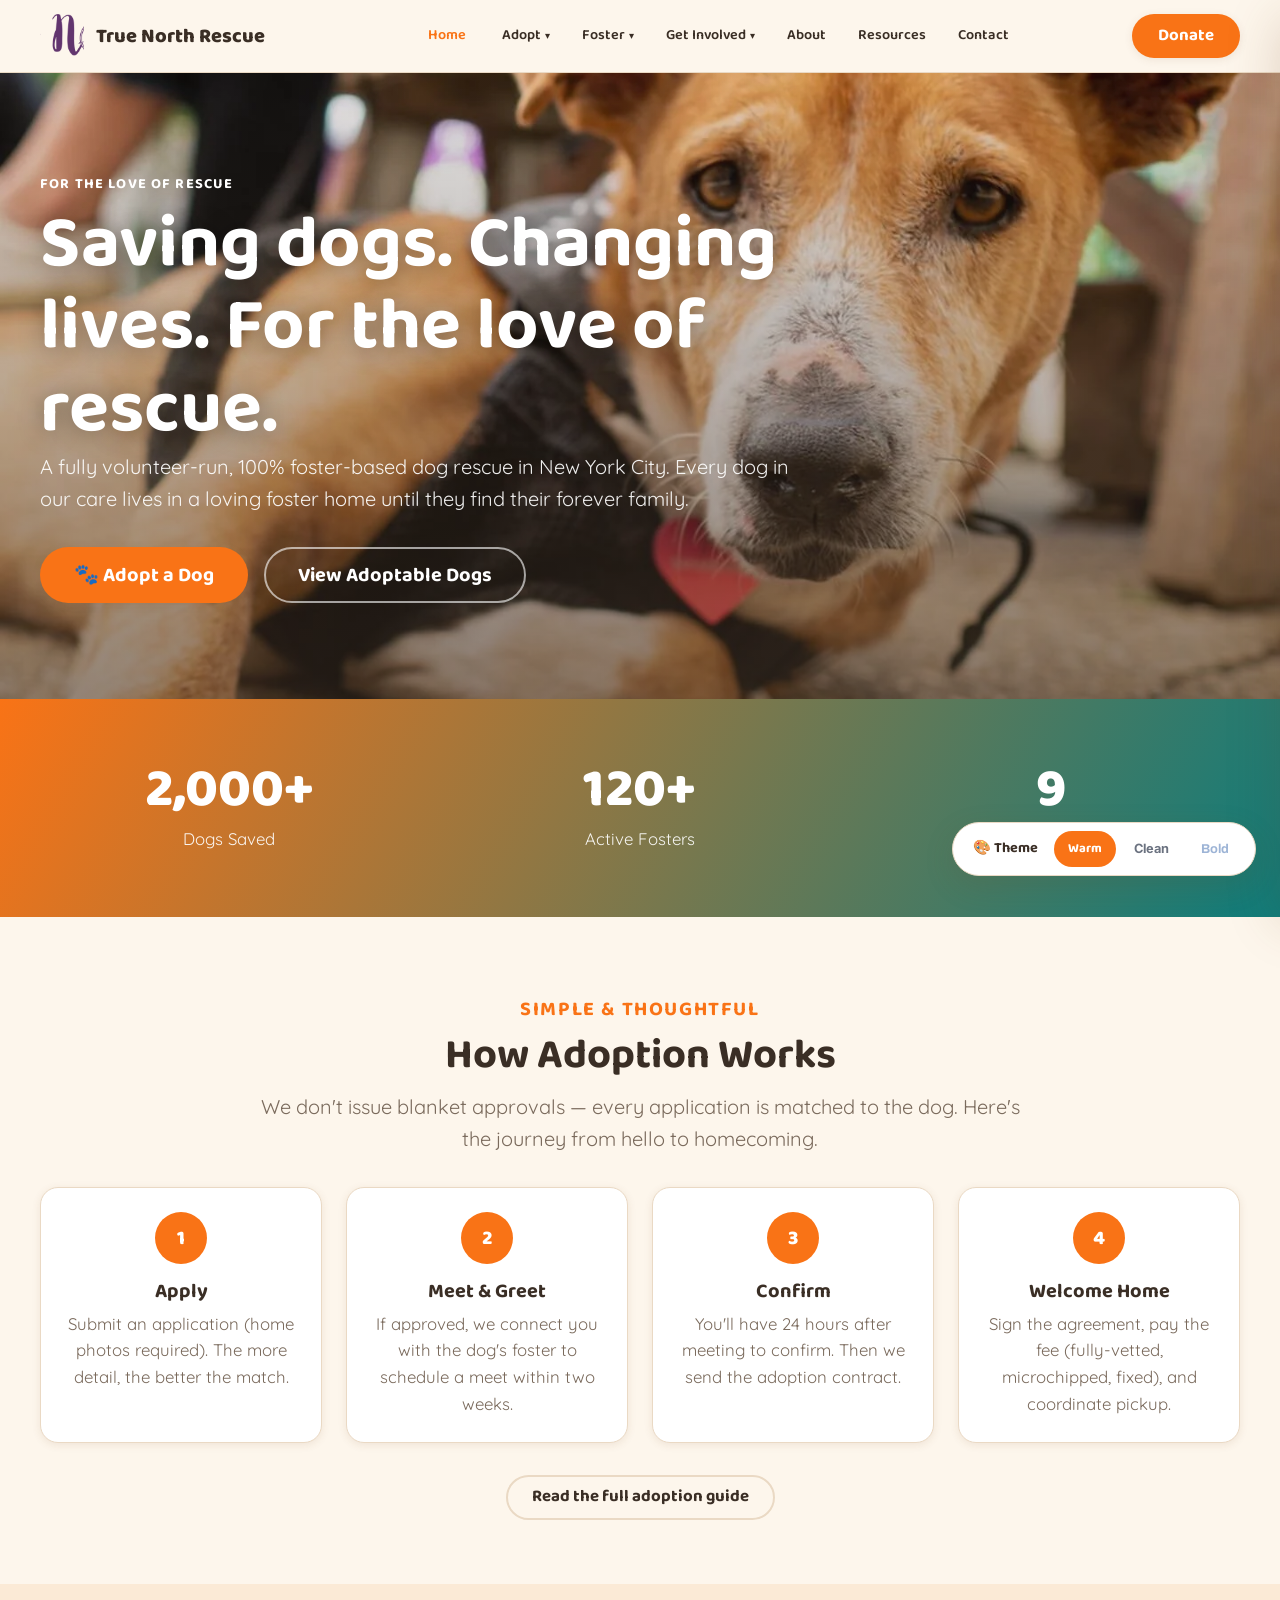
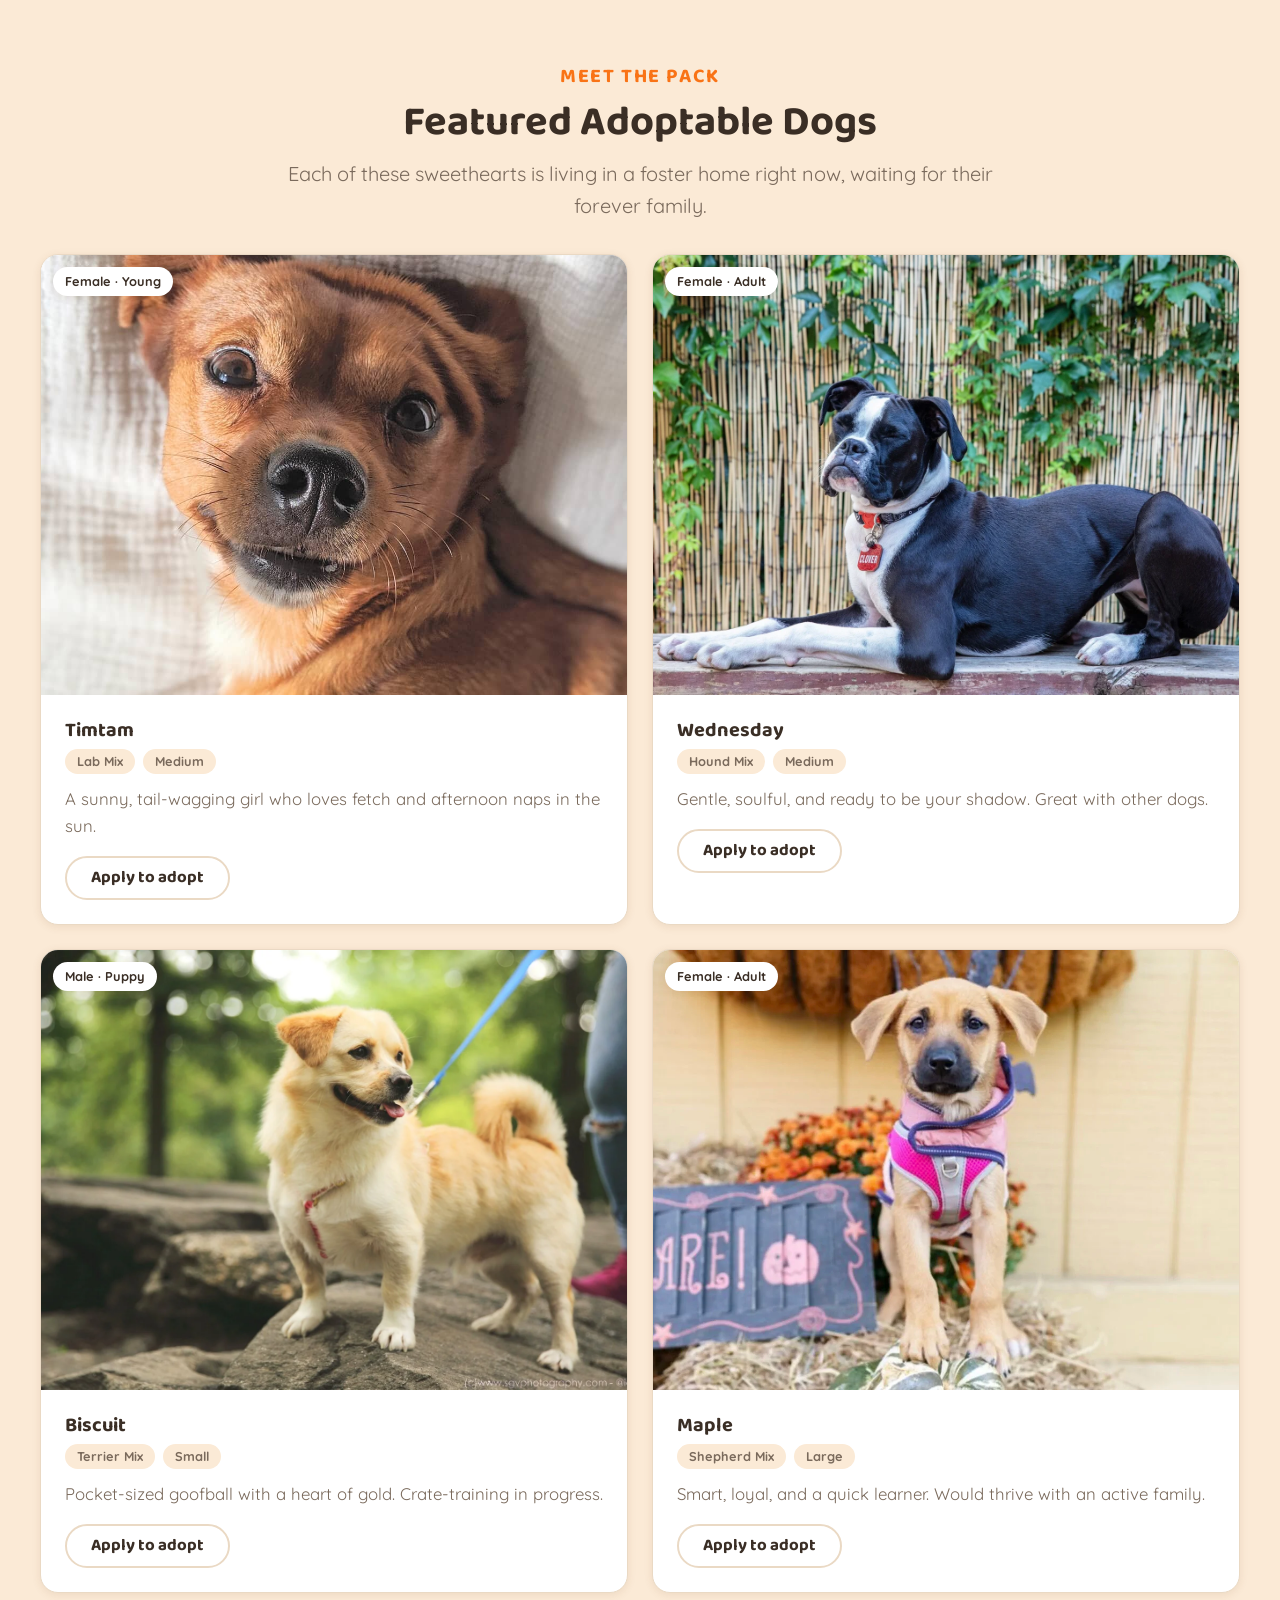
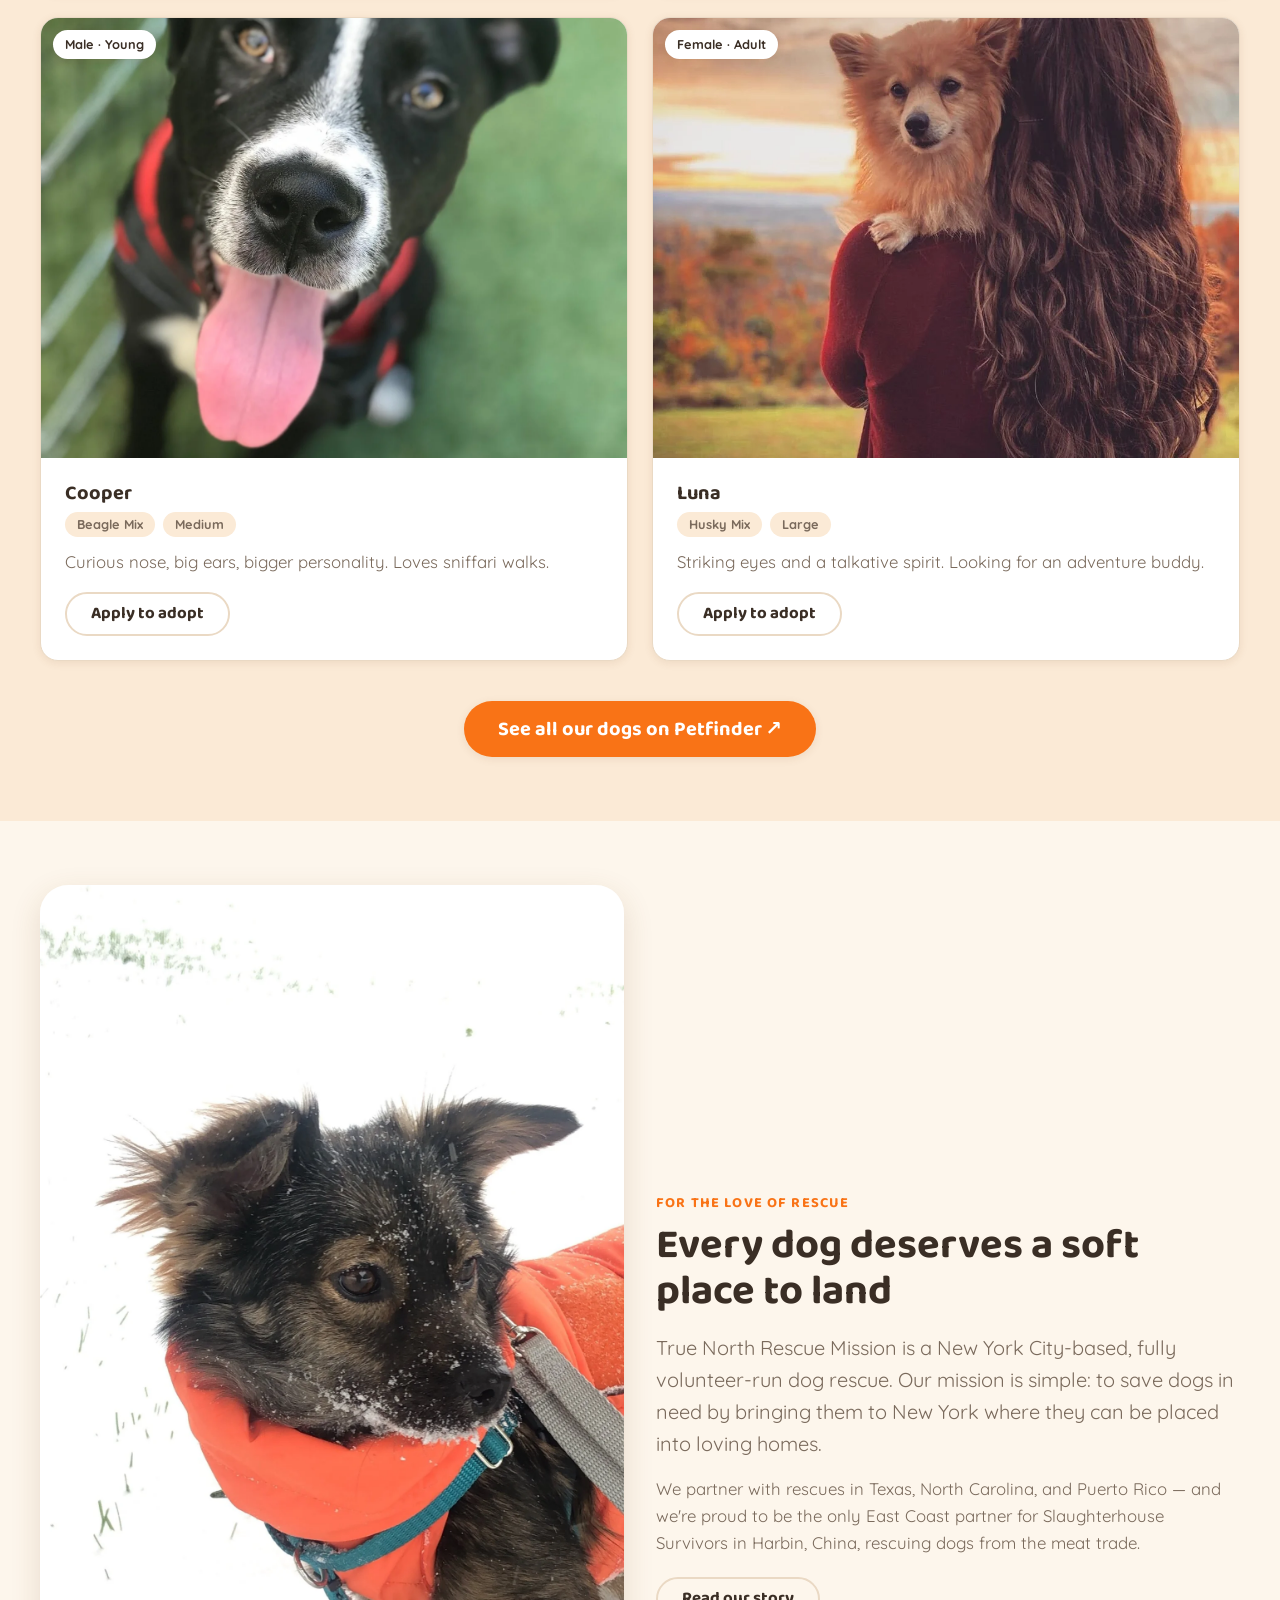
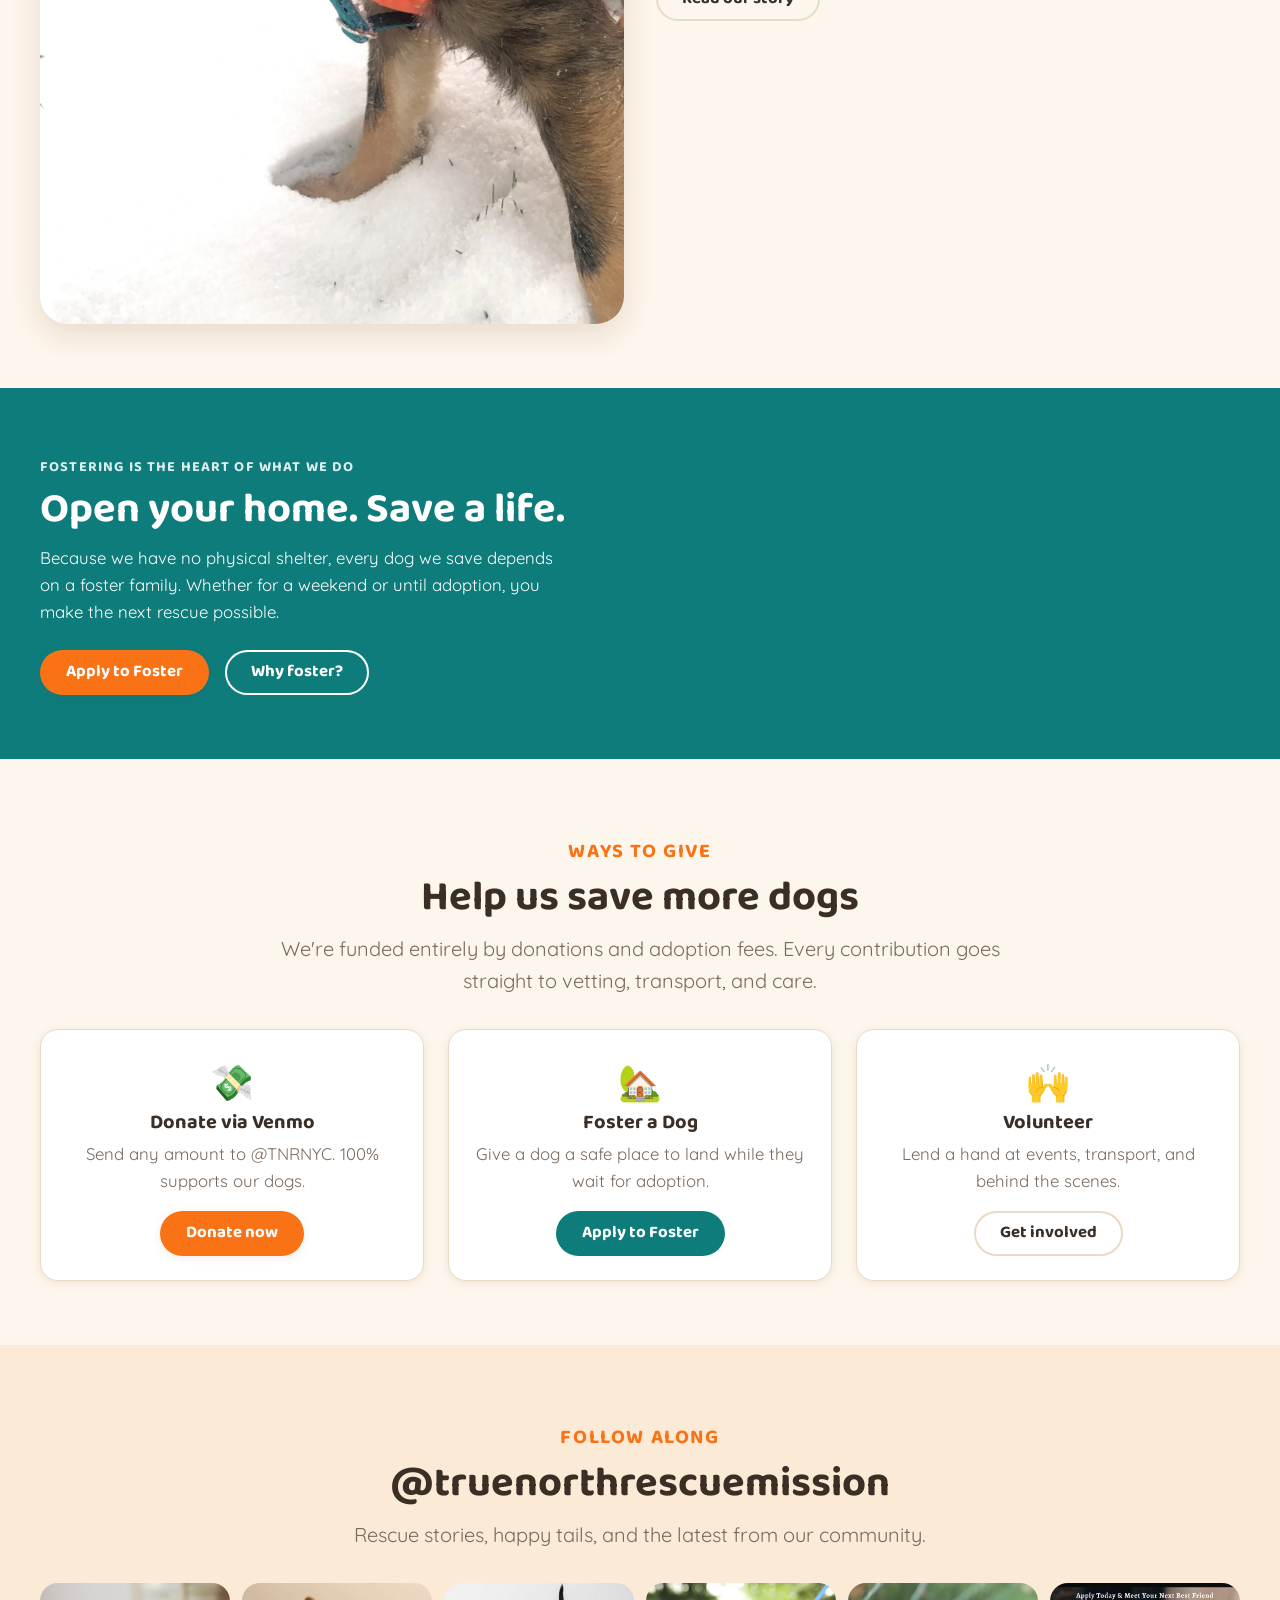
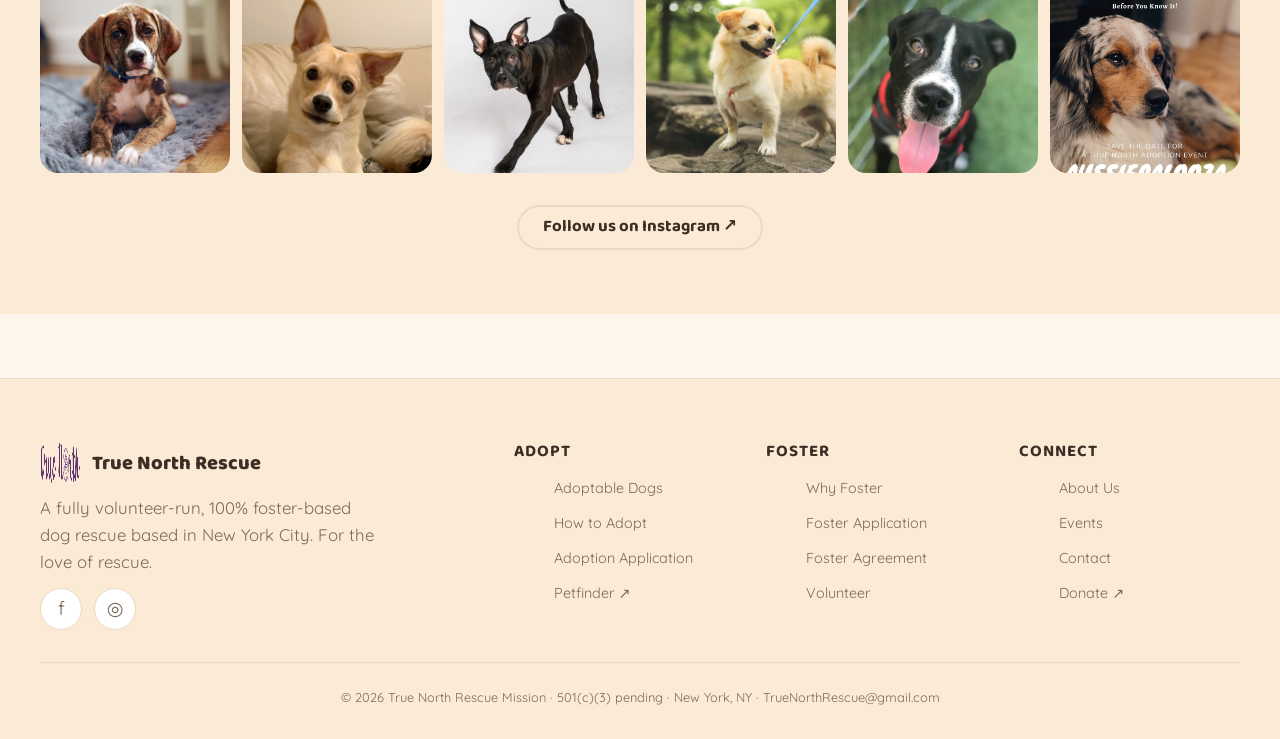
==== index.html @ abc789ed "Initial commit: True North Rescue site rebuild (3 themes, modal forms, Petfinder stub)" ====
<!DOCTYPE html>
<html lang="en" data-theme="warm">
<!--
  True North Rescue Mission — HOME PAGE & CANONICAL REFERENCE
  ------------------------------------------------------------
  Other pages should COPY this file's <head>, the <header>/<footer>
  mount points, and the <script> block at the bottom verbatim, then
  swap the <main> contents. See CONTRACT.md for the full template.
  No build step — plain HTML/CSS/JS for GitHub Pages.
-->
<head>
  <meta charset="UTF-8">
  <meta name="viewport" content="width=device-width, initial-scale=1.0">
  <title>True North Rescue Mission — NYC Foster-Based Dog Rescue</title>
  <meta name="description" content="True North Rescue Mission is a fully volunteer-run, 100% foster-based dog rescue in New York City. Adopt, foster, volunteer, or donate — for the love of rescue.">

  <!-- favicon: emoji via SVG data URI -->
  <link rel="icon" href="data:image/svg+xml,<svg xmlns='http://www.w3.org/2000/svg' viewBox='0 0 100 100'><text y='.9em' font-size='90'>🐾</text></svg>">

  <!-- Google Fonts (per-theme stacks) -->
  <link rel="preconnect" href="https://fonts.googleapis.com">
  <link rel="preconnect" href="https://fonts.gstatic.com" crossorigin>
  <link href="https://fonts.googleapis.com/css2?family=Archivo:wght@600;700;800;900&family=Baloo+2:wght@500;600;700;800&family=Inter:wght@400;500;600;700;800&family=Quicksand:wght@400;500;600;700&display=swap" rel="stylesheet">

  <link rel="stylesheet" href="assets/css/styles.css">

  <!-- theme.js loads first (in <head>) to set [data-theme] before paint, avoiding a flash -->
  <script src="assets/js/theme.js"></script>
</head>

<body data-page="home">
  <!-- shared chrome injected by components.js -->
  <header id="site-header"></header>

  <main id="main">

    <!-- ===================== HERO ===================== -->
    <section class="hero">
      <div class="hero__bg">
        <img src="assets/img/hero.webp" alt="" aria-hidden="true">
      </div>
      <div class="container">
        <div class="hero__inner">
          <p class="eyebrow" style="color:#fff">For the love of rescue</p>
          <h1>Saving dogs. Changing lives. For the love of rescue.</h1>
          <p class="lead">A fully volunteer-run, 100% foster-based dog rescue in New York City. Every dog in our care lives in a loving foster home until they find their forever family.</p>
          <div class="hero__ctas">
            <button class="btn btn--primary btn--lg" data-open-modal="adopt">🐾 Adopt a Dog</button>
            <a class="btn btn--ghost btn--lg" href="adopt.html#adoptable" style="color:#fff;border-color:rgba(255,255,255,.6)">View Adoptable Dogs</a>
          </div>
        </div>
      </div>
    </section>

    <!-- ===================== STATS BAND ===================== -->
    <section class="band stats">
      <div class="container">
        <div class="stats__grid">
          <div data-reveal>
            <div class="stat__num"><span data-count="2000" data-suffix="+">0</span></div>
            <div class="stat__label">Dogs Saved</div>
          </div>
          <div data-reveal>
            <div class="stat__num"><span data-count="120" data-suffix="+">0</span></div>
            <div class="stat__label">Active Fosters</div>
          </div>
          <div data-reveal>
            <div class="stat__num"><span data-count="9">0</span></div>
            <div class="stat__label">Years Rescuing</div>
          </div>
        </div>
      </div>
    </section>

    <!-- ===================== HOW ADOPTION WORKS ===================== -->
    <section class="section" id="how-it-works">
      <div class="container">
        <div class="section__head" data-reveal>
          <p class="eyebrow">Simple &amp; thoughtful</p>
          <h2>How Adoption Works</h2>
          <p>We don't issue blanket approvals — every application is matched to the dog. Here's the journey from hello to homecoming.</p>
        </div>
        <div class="grid grid--4">
          <article class="card step" data-reveal>
            <div class="card__body">
              <div class="step__num">1</div>
              <h3 class="card__title">Apply</h3>
              <p class="card__text">Submit an application (home photos required). The more detail, the better the match.</p>
            </div>
          </article>
          <article class="card step" data-reveal>
            <div class="card__body">
              <div class="step__num">2</div>
              <h3 class="card__title">Meet &amp; Greet</h3>
              <p class="card__text">If approved, we connect you with the dog's foster to schedule a meet within two weeks.</p>
            </div>
          </article>
          <article class="card step" data-reveal>
            <div class="card__body">
              <div class="step__num">3</div>
              <h3 class="card__title">Confirm</h3>
              <p class="card__text">You'll have 24 hours after meeting to confirm. Then we send the adoption contract.</p>
            </div>
          </article>
          <article class="card step" data-reveal>
            <div class="card__body">
              <div class="step__num">4</div>
              <h3 class="card__title">Welcome Home</h3>
              <p class="card__text">Sign the agreement, pay the fee (fully-vetted, microchipped, fixed), and coordinate pickup.</p>
            </div>
          </article>
        </div>
        <div class="text-center" style="margin-top:2rem" data-reveal>
          <a class="btn btn--ghost" href="adopt.html">Read the full adoption guide</a>
        </div>
      </div>
    </section>

    <!-- ===================== FEATURED ADOPTABLE DOGS ===================== -->
    <section class="section section--alt" id="adoptable">
      <div class="container">
        <div class="section__head" data-reveal>
          <p class="eyebrow">Meet the pack</p>
          <h2>Featured Adoptable Dogs</h2>
          <p>Each of these sweethearts is living in a foster home right now, waiting for their forever family.</p>
        </div>
        <!-- pets.js renders sample cards here; data-limit caps how many show -->
        <div id="dogs-grid" data-limit="6"></div>
        <div class="text-center" style="margin-top:2.5rem" data-reveal>
          <a class="btn btn--primary btn--lg" href="https://www.petfinder.com/search/pets-for-adoption/us/?shelterRescue=be7ec94f-f354-492a-a3b1-d8183e158b6b" target="_blank" rel="noopener">See all our dogs on Petfinder ↗</a>
        </div>
      </div>
    </section>

    <!-- ===================== MISSION TEASER ===================== -->
    <section class="section">
      <div class="container">
        <div class="split">
          <div class="split__media" data-reveal="left">
            <img src="assets/img/dog-7.webp" alt="A rescued dog enjoying its foster home">
          </div>
          <div data-reveal="right">
            <p class="eyebrow">For the Love of Rescue</p>
            <h2>Every dog deserves a soft place to land</h2>
            <p class="lead" style="margin-block:1rem">True North Rescue Mission is a New York City-based, fully volunteer-run dog rescue. Our mission is simple: to save dogs in need by bringing them to New York where they can be placed into loving homes.</p>
            <p>We partner with rescues in Texas, North Carolina, and Puerto Rico — and we're proud to be the only East Coast partner for Slaughterhouse Survivors in Harbin, China, rescuing dogs from the meat trade.</p>
            <a class="btn btn--ghost" href="about.html" style="margin-top:1.25rem">Read our story</a>
          </div>
        </div>
      </div>
    </section>

    <!-- ===================== FOSTER CTA BAND ===================== -->
    <section class="band band--accent">
      <div class="container">
        <div class="band__inner band__inner--split">
          <div data-reveal>
            <p class="eyebrow" style="color:inherit;opacity:.85">Fostering is the heart of what we do</p>
            <h2>Open your home. Save a life.</h2>
            <p style="margin-top:.75rem;max-width:52ch">Because we have no physical shelter, every dog we save depends on a foster family. Whether for a weekend or until adoption, you make the next rescue possible.</p>
            <div class="band__cta">
              <button class="btn btn--primary" data-open-modal="foster">Apply to Foster</button>
              <a class="btn btn--ghost" href="foster.html" style="color:inherit;border-color:currentColor">Why foster?</a>
            </div>
          </div>
        </div>
      </div>
    </section>

    <!-- ===================== WAYS TO GIVE ===================== -->
    <section class="section" id="donate">
      <div class="container">
        <div class="section__head" data-reveal>
          <p class="eyebrow">Ways to give</p>
          <h2>Help us save more dogs</h2>
          <p>We're funded entirely by donations and adoption fees. Every contribution goes straight to vetting, transport, and care.</p>
        </div>
        <div class="give-grid">
          <article class="card card--lift" data-reveal>
            <div class="card__body text-center">
              <div class="give__icon" aria-hidden="true">💸</div>
              <h3 class="card__title">Donate via Venmo</h3>
              <p class="card__text">Send any amount to @TNRNYC. 100% supports our dogs.</p>
              <a class="btn btn--primary" href="https://venmo.com/TNRNYC" target="_blank" rel="noopener" style="margin-top:1rem">Donate now</a>
            </div>
          </article>
          <article class="card card--lift" data-reveal>
            <div class="card__body text-center">
              <div class="give__icon" aria-hidden="true">🏡</div>
              <h3 class="card__title">Foster a Dog</h3>
              <p class="card__text">Give a dog a safe place to land while they wait for adoption.</p>
              <button class="btn btn--accent" data-open-modal="foster" style="margin-top:1rem">Apply to Foster</button>
            </div>
          </article>
          <article class="card card--lift" data-reveal>
            <div class="card__body text-center">
              <div class="give__icon" aria-hidden="true">🙌</div>
              <h3 class="card__title">Volunteer</h3>
              <p class="card__text">Lend a hand at events, transport, and behind the scenes.</p>
              <a class="btn btn--ghost" href="get-involved.html" style="margin-top:1rem">Get involved</a>
            </div>
          </article>
        </div>
      </div>
    </section>

    <!-- ===================== INSTAGRAM STRIP ===================== -->
    <section class="section section--alt" id="instagram">
      <div class="container">
        <div class="section__head" data-reveal>
          <p class="eyebrow">Follow along</p>
          <h2>@truenorthrescuemission</h2>
          <p>Rescue stories, happy tails, and the latest from our community.</p>
        </div>
        <div class="ig-strip" data-reveal>
          <!-- These link to real IG posts by shortcode; thumbnails use our local dog photos -->
          <a class="ig-tile" href="https://www.instagram.com/p/DTYT4L-kTnD/" target="_blank" rel="noopener" aria-label="Instagram post"><img src="assets/img/dog-8.jpg" alt="" loading="lazy"></a>
          <a class="ig-tile" href="https://www.instagram.com/p/DTWdguEEZ61/" target="_blank" rel="noopener" aria-label="Instagram post"><img src="assets/img/dog-9.jpg" alt="" loading="lazy"></a>
          <a class="ig-tile" href="https://www.instagram.com/p/DTGMQB4DlVn/" target="_blank" rel="noopener" aria-label="Instagram post"><img src="assets/img/dog-10.jpg" alt="" loading="lazy"></a>
          <a class="ig-tile" href="https://www.instagram.com/p/DS0DIX6DrPJ/" target="_blank" rel="noopener" aria-label="Instagram post"><img src="assets/img/dog-3.webp" alt="" loading="lazy"></a>
          <a class="ig-tile" href="https://www.instagram.com/p/DSgbXVhkbr0/" target="_blank" rel="noopener" aria-label="Instagram post"><img src="assets/img/dog-5.webp" alt="" loading="lazy"></a>
          <a class="ig-tile" href="https://www.instagram.com/p/DSQZYNPkdNG/" target="_blank" rel="noopener" aria-label="Instagram post"><img src="assets/img/event-1.jpg" alt="" loading="lazy"></a>
        </div>
        <div class="text-center" style="margin-top:2rem" data-reveal>
          <a class="btn btn--ghost" href="https://www.instagram.com/truenorthrescuemission/" target="_blank" rel="noopener">Follow us on Instagram ↗</a>
        </div>
      </div>
    </section>

  </main>

  <!-- shared chrome injected by components.js -->
  <footer id="site-footer"></footer>

  <!-- ===================== SCRIPTS (order matters) =====================
       1. components.js  — header/nav/footer/theme-pill + calls TNRForms.mount()
       2. forms.js       — modal engine (mounted by components.js)
       3. pets.js        — adoptable dogs grid
       4. reveal.js      — scroll-reveal + counters
       theme.js is already loaded in <head>.
  -->
  <script src="assets/js/forms.js"></script>
  <script src="assets/js/components.js"></script>
  <script src="assets/js/pets.js"></script>
  <script src="assets/js/reveal.js"></script>
</body>
</html>
---- assets/css/styles.css ----
/* =====================================================================
   True North Rescue Mission — styles.css
   ---------------------------------------------------------------------
   Sections:
     1.  Reset / normalize
     2.  Design tokens (3 themes via [data-theme])
     3.  Base elements & typography
     4.  Layout utilities
     5.  Buttons
     6.  Header / Nav / Dropdowns / Mobile menu
     7.  Hero
     8.  Sections & headings
     9.  Stat counters band
     10. Cards (steps, dogs, generic)
     11. Bands (foster CTA, donate, mission teaser)
     12. Instagram strip
     13. Footer
     14. Theme pill
     15. Modal + multi-step form controls + progress
     16. SVG accents (paws / waves)
     17. Scroll-reveal + reduced motion
     18. Responsive breakpoints
   Every component reads from tokens — never hardcode a color/radius/shadow.
   ===================================================================== */

/* ============================= 1. RESET ============================= */
*, *::before, *::after { box-sizing: border-box; }
* { margin: 0; }
html { -webkit-text-size-adjust: 100%; scroll-behavior: smooth; }
body { line-height: 1.6; -webkit-font-smoothing: antialiased; text-rendering: optimizeLegibility; }
img, picture, svg, video { display: block; max-width: 100%; }
input, button, textarea, select { font: inherit; color: inherit; }
button { cursor: pointer; background: none; border: none; }
ul[role="list"] { list-style: none; padding: 0; }
a { color: inherit; text-decoration: none; }
:focus-visible { outline: 3px solid var(--focus); outline-offset: 2px; border-radius: 4px; }

/* ====================== 2. DESIGN TOKENS ============================ */
/* Tokens shared across all themes are declared on :root, then overridden
   per theme. Components ONLY consume var(--token-name). */
:root {
  /* spacing scale (mobile-first) */
  --space-1: 0.25rem;  --space-2: 0.5rem;  --space-3: 0.75rem;
  --space-4: 1rem;     --space-5: 1.5rem;  --space-6: 2rem;
  --space-7: 3rem;     --space-8: 4rem;    --space-9: 6rem;
  --container: 1200px;
  --content: 760px;

  /* type scale */
  --fs-xs: 0.8rem;  --fs-sm: 0.9rem;  --fs-base: 1.05rem;
  --fs-lg: 1.25rem; --fs-xl: 1.6rem;  --fs-2xl: 2.2rem;
  --fs-3xl: 3rem;   --fs-hero: clamp(2.4rem, 6vw, 4.6rem);

  --header-h: 72px;
  --transition: 220ms cubic-bezier(.4,0,.2,1);
}

/* ---- WARM (default) : warm & playful ---- */
[data-theme="warm"] {
  --bg:            #FDF6EC;
  --bg-alt:        #FBEAD6;
  --surface:      #FFFFFF;
  --text:          #3A2E25;
  --text-muted:    #7A6A5C;
  --primary:       #F97316;   /* sunset orange */
  --primary-600:   #EA6308;
  --primary-contrast:#FFFFFF;
  --accent:        #0E7C7B;   /* teal */
  --accent-contrast:#FFFFFF;
  --border:        #EAD9C4;
  --focus:         #0E7C7B;
  --hero-overlay:  linear-gradient(180deg, rgba(58,46,37,.15), rgba(58,46,37,.55));

  --radius-sm: 10px;  --radius: 18px;  --radius-lg: 28px;  --radius-pill: 999px;
  --shadow-sm: 0 2px 8px rgba(120,72,30,.10);
  --shadow:    0 10px 30px rgba(120,72,30,.16);
  --shadow-lg: 0 20px 50px rgba(120,72,30,.22);

  --font-head: "Baloo 2", "Quicksand", system-ui, sans-serif;
  --font-body: "Quicksand", system-ui, -apple-system, sans-serif;
  --head-weight: 700;
  --hero-grad: linear-gradient(120deg, #F97316, #0E7C7B);
  --paw-color: rgba(249,115,22,.10);
  --motion-scale: 1;
}

/* ---- CLEAN : clean & modern ---- */
[data-theme="clean"] {
  --bg:            #FFFFFF;
  --bg-alt:        #F7F8FA;
  --surface:      #FFFFFF;
  --text:          #111827;   /* near-black */
  --text-muted:    #6B7280;
  --primary:       #2563EB;   /* blue */
  --primary-600:   #1D4FD7;
  --primary-contrast:#FFFFFF;
  --accent:        #111827;
  --accent-contrast:#FFFFFF;
  --border:        #E5E7EB;
  --focus:         #2563EB;
  --hero-overlay:  linear-gradient(180deg, rgba(17,24,39,.10), rgba(17,24,39,.45));

  --radius-sm: 4px;  --radius: 8px;  --radius-lg: 12px;  --radius-pill: 6px;
  --shadow-sm: 0 1px 2px rgba(17,24,39,.06);
  --shadow:    0 4px 14px rgba(17,24,39,.08);
  --shadow-lg: 0 10px 28px rgba(17,24,39,.10);

  --font-head: "Inter", system-ui, -apple-system, sans-serif;
  --font-body: "Inter", system-ui, -apple-system, sans-serif;
  --head-weight: 600;
  --hero-grad: linear-gradient(120deg, #2563EB, #111827);
  --paw-color: rgba(37,99,235,.05);
  --motion-scale: 0.4;   /* minimal motion */
}

/* ---- BOLD : bold & energetic ---- */
[data-theme="bold"] {
  --bg:            #0B1F3A;   /* navy bg */
  --bg-alt:        #0E2748;
  --surface:      #12305A;
  --text:          #F3F7FF;
  --text-muted:    #9DB4D6;
  --primary:       #FF6B6B;
  --primary-600:   #FF5252;
  --primary-contrast:#0B1F3A;
  --accent:        #FFD93D;
  --accent-contrast:#0B1F3A;
  --border:        #1D3C66;
  --focus:         #FFD93D;
  --hero-overlay:  linear-gradient(180deg, rgba(11,31,58,.25), rgba(11,31,58,.78));

  --radius-sm: 8px;  --radius: 16px;  --radius-lg: 24px;  --radius-pill: 999px;
  --shadow-sm: 0 2px 10px rgba(0,0,0,.35);
  --shadow:    0 12px 34px rgba(0,0,0,.45);
  --shadow-lg: 0 24px 60px rgba(0,0,0,.55);

  --font-head: "Archivo", "Inter", system-ui, sans-serif;
  --font-body: "Inter", system-ui, -apple-system, sans-serif;
  --head-weight: 800;
  --hero-grad: linear-gradient(120deg, #FF6B6B, #FFD93D);
  --paw-color: rgba(255,217,61,.07);
  --motion-scale: 1;
}

/* ====================== 3. BASE ELEMENTS =========================== */
body {
  background: var(--bg);
  color: var(--text);
  font-family: var(--font-body);
  font-size: var(--fs-base);
  transition: background var(--transition), color var(--transition);
}
h1, h2, h3, h4 { font-family: var(--font-head); font-weight: var(--head-weight); line-height: 1.12; color: var(--text); }
h1 { font-size: var(--fs-3xl); }
h2 { font-size: var(--fs-2xl); }
h3 { font-size: var(--fs-xl); }
p  { color: var(--text-muted); }
main { display: block; }
[data-theme="bold"] h1, [data-theme="bold"] h2 { letter-spacing: -0.02em; }

/* ====================== 4. LAYOUT UTILITIES ======================== */
.container { width: min(100% - 2 * var(--space-5), var(--container)); margin-inline: auto; }
.section { padding-block: var(--space-8); position: relative; }
.section--alt { background: var(--bg-alt); }
.section__head { max-width: var(--content); margin: 0 auto var(--space-6); text-align: center; }
.section__head p { margin-top: var(--space-3); font-size: var(--fs-lg); }
.eyebrow {
  display: inline-block; font-family: var(--font-head); font-weight: 700;
  text-transform: uppercase; letter-spacing: .08em; font-size: var(--fs-sm);
  color: var(--primary); margin-bottom: var(--space-2);
}
.grid { display: grid; gap: var(--space-5); }
.grid--3 { grid-template-columns: 1fr; }
.grid--4 { grid-template-columns: 1fr; }
.text-center { text-align: center; }
.lead { font-size: var(--fs-lg); color: var(--text-muted); }
.visually-hidden {
  position: absolute !important; width: 1px; height: 1px; overflow: hidden;
  clip: rect(0 0 0 0); white-space: nowrap; border: 0; padding: 0; margin: -1px;
}
.stack > * + * { margin-top: var(--space-4); }

/* ====================== 5. BUTTONS ================================= */
.btn {
  display: inline-flex; align-items: center; justify-content: center; gap: var(--space-2);
  padding: var(--space-3) var(--space-5); border-radius: var(--radius-pill);
  font-family: var(--font-head); font-weight: 700; font-size: var(--fs-base);
  line-height: 1; text-align: center; transition: transform var(--transition), box-shadow var(--transition), background var(--transition), color var(--transition);
  border: 2px solid transparent;
}
.btn:hover { transform: translateY(calc(-2px * var(--motion-scale))); }
.btn:active { transform: translateY(0); }
.btn--primary { background: var(--primary); color: var(--primary-contrast); box-shadow: var(--shadow-sm); }
.btn--primary:hover { background: var(--primary-600); box-shadow: var(--shadow); }
.btn--accent { background: var(--accent); color: var(--accent-contrast); }
.btn--ghost { background: transparent; color: var(--text); border-color: var(--border); }
.btn--ghost:hover { border-color: var(--primary); color: var(--primary); }
.btn--grad { background: var(--hero-grad); color: #fff; }
[data-theme="bold"] .btn--grad { color: var(--primary-contrast); }
.btn--lg { padding: var(--space-4) var(--space-6); font-size: var(--fs-lg); }
.btn--block { width: 100%; }

/* ====================== 6. HEADER / NAV ============================ */
.site-header {
  position: sticky; top: 0; z-index: 100;
  background: color-mix(in srgb, var(--bg) 88%, transparent);
  backdrop-filter: blur(10px);
  border-bottom: 1px solid var(--border);
  transition: background var(--transition);
}
.site-header__inner { display: flex; align-items: center; justify-content: space-between; height: var(--header-h); }
.brand { display: flex; align-items: center; gap: var(--space-3); font-family: var(--font-head); font-weight: 800; font-size: var(--fs-lg); color: var(--text); }
.brand img { width: 44px; height: 44px; border-radius: var(--radius-sm); object-fit: cover; }
.brand span { white-space: nowrap; }

.nav { display: none; }                       /* mobile: hidden, hamburger used */
.nav__list { display: flex; align-items: center; gap: var(--space-2); list-style: none; }
.nav__item { position: relative; }
.nav__link {
  display: inline-flex; align-items: center; gap: 4px; padding: var(--space-2) var(--space-3);
  border-radius: var(--radius-sm); font-family: var(--font-head); font-weight: 600; font-size: var(--fs-sm);
  color: var(--text); transition: background var(--transition), color var(--transition);
}
.nav__link:hover, .nav__item:hover > .nav__link { background: var(--bg-alt); color: var(--primary); }
.nav__link[aria-current="page"] { color: var(--primary); }
.nav__link[aria-current="page"]::after { content: ""; display: block; }
.nav__caret { transition: transform var(--transition); font-size: .7em; }
.nav__item--has-menu:hover .nav__caret,
.nav__item--has-menu:focus-within .nav__caret { transform: rotate(180deg); }

/* dropdown */
.nav__menu {
  position: absolute; top: calc(100% + 6px); left: 0; min-width: 220px;
  background: var(--surface); border: 1px solid var(--border); border-radius: var(--radius);
  box-shadow: var(--shadow); padding: var(--space-2); list-style: none;
  opacity: 0; visibility: hidden; transform: translateY(8px);
  transition: opacity var(--transition), transform var(--transition), visibility var(--transition);
}
.nav__item--has-menu:hover > .nav__menu,
.nav__item--has-menu:focus-within > .nav__menu { opacity: 1; visibility: visible; transform: translateY(0); }
.nav__menu a { display: block; padding: var(--space-2) var(--space-3); border-radius: var(--radius-sm); font-size: var(--fs-sm); font-weight: 600; color: var(--text); }
.nav__menu a:hover { background: var(--bg-alt); color: var(--primary); }

.header-cta { display: none; }
.nav-toggle {
  display: inline-flex; flex-direction: column; gap: 5px; padding: var(--space-3);
  border-radius: var(--radius-sm);
}
.nav-toggle span { width: 26px; height: 3px; background: var(--text); border-radius: 2px; transition: transform var(--transition), opacity var(--transition); }
.nav-toggle[aria-expanded="true"] span:nth-child(1) { transform: translateY(8px) rotate(45deg); }
.nav-toggle[aria-expanded="true"] span:nth-child(2) { opacity: 0; }
.nav-toggle[aria-expanded="true"] span:nth-child(3) { transform: translateY(-8px) rotate(-45deg); }

/* mobile slide-in menu */
.mobile-menu {
  position: fixed; inset: 0 0 0 auto; width: min(86vw, 360px); z-index: 200;
  background: var(--surface); border-left: 1px solid var(--border);
  box-shadow: var(--shadow-lg); padding: var(--space-6) var(--space-5);
  transform: translateX(100%); transition: transform var(--transition);
  overflow-y: auto; display: flex; flex-direction: column; gap: var(--space-2);
}
.mobile-menu.is-open { transform: translateX(0); }
.mobile-menu__overlay {
  position: fixed; inset: 0; z-index: 150; background: rgba(0,0,0,.45);
  opacity: 0; visibility: hidden; transition: opacity var(--transition), visibility var(--transition);
}
.mobile-menu__overlay.is-open { opacity: 1; visibility: visible; }
.mobile-menu__close { align-self: flex-end; font-size: 1.6rem; line-height: 1; padding: var(--space-2); color: var(--text); }
.m-group { border-bottom: 1px solid var(--border); }
.m-group__btn, .m-link {
  display: flex; width: 100%; align-items: center; justify-content: space-between;
  padding: var(--space-4) var(--space-2); font-family: var(--font-head); font-weight: 700;
  font-size: var(--fs-lg); color: var(--text); text-align: left;
}
.m-group__btn .nav__caret { transition: transform var(--transition); }
.m-group__btn[aria-expanded="true"] .nav__caret { transform: rotate(180deg); }
.m-group__panel { display: none; padding-bottom: var(--space-3); }
.m-group__panel.is-open { display: block; }
.m-group__panel a { display: block; padding: var(--space-2) var(--space-4); color: var(--text-muted); font-weight: 600; font-size: var(--fs-base); }
.m-group__panel a:hover { color: var(--primary); }
.mobile-menu .btn { margin-top: var(--space-4); }

/* ====================== 7. HERO =================================== */
.hero { position: relative; isolation: isolate; overflow: hidden; }
.hero__bg { position: absolute; inset: 0; z-index: -2; }
.hero__bg img { width: 100%; height: 100%; object-fit: cover; }
.hero::after { content: ""; position: absolute; inset: 0; z-index: -1; background: var(--hero-overlay); }
.hero__inner { padding-block: clamp(var(--space-8), 14vh, var(--space-9)); color: #fff; max-width: 760px; }
.hero h1 { color: #fff; font-size: var(--fs-hero); text-shadow: 0 2px 24px rgba(0,0,0,.35); }
.hero .lead { color: rgba(255,255,255,.92); font-size: var(--fs-lg); }
.hero__ctas { display: flex; flex-wrap: wrap; gap: var(--space-4); margin-top: var(--space-6); }
[data-theme="bold"] .hero h1 { background: var(--hero-grad); -webkit-background-clip: text; background-clip: text; color: transparent; text-shadow: none; }

/* page hero (interior pages) */
.page-hero { background: var(--bg-alt); padding-block: var(--space-8); text-align: center; position: relative; overflow: hidden; }
.page-hero h1 { font-size: var(--fs-3xl); }
.page-hero p { max-width: var(--content); margin: var(--space-3) auto 0; font-size: var(--fs-lg); }

/* ====================== 9. STAT COUNTERS ========================== */
.stats { background: var(--hero-grad); color: #fff; }
[data-theme="clean"] .stats { background: var(--bg-alt); color: var(--text); border-block: 1px solid var(--border); }
.stats__grid { display: grid; grid-template-columns: 1fr; gap: var(--space-6); text-align: center; }
.stat__num { font-family: var(--font-head); font-weight: 800; font-size: var(--fs-3xl); line-height: 1; }
.stat__label { margin-top: var(--space-2); font-size: var(--fs-base); opacity: .92; }
[data-theme="clean"] .stat__num { color: var(--primary); }

/* ====================== 10. CARDS ================================= */
.card {
  background: var(--surface); border: 1px solid var(--border); border-radius: var(--radius);
  box-shadow: var(--shadow-sm); overflow: hidden;
  transition: transform var(--transition), box-shadow var(--transition);
}
.card--lift:hover { transform: translateY(calc(-6px * var(--motion-scale))); box-shadow: var(--shadow-lg); }
.card__body { padding: var(--space-5); }
.card__title { font-size: var(--fs-lg); margin-bottom: var(--space-2); }
.card__text { font-size: var(--fs-base); }

/* step cards */
.step { text-align: center; position: relative; }
.step__num {
  width: 52px; height: 52px; display: grid; place-items: center; margin: 0 auto var(--space-4);
  border-radius: var(--radius-pill); background: var(--primary); color: var(--primary-contrast);
  font-family: var(--font-head); font-weight: 800; font-size: var(--fs-lg);
}
[data-theme="bold"] .step__num { background: var(--hero-grad); color: var(--primary-contrast); }

/* dog cards */
.dog-card__media { aspect-ratio: 4/3; position: relative; }
.dog-card__media img { width: 100%; height: 100%; object-fit: cover; }
.dog-card__placeholder { width: 100%; height: 100%; background: var(--hero-grad); display: grid; place-items: center; }
.dog-card__placeholder span { font-size: 3rem; }
.dog-card__badge {
  position: absolute; top: var(--space-3); left: var(--space-3);
  background: var(--surface); color: var(--text); padding: 4px var(--space-3);
  border-radius: var(--radius-pill); font-size: var(--fs-xs); font-weight: 700; box-shadow: var(--shadow-sm);
}
.dog-card__meta { display: flex; flex-wrap: wrap; gap: var(--space-2); margin-bottom: var(--space-3); }
.tag {
  display: inline-block; padding: 2px var(--space-3); border-radius: var(--radius-pill);
  background: var(--bg-alt); color: var(--text-muted); font-size: var(--fs-xs); font-weight: 700;
}

/* ====================== 11. BANDS ================================= */
.band { padding-block: var(--space-8); position: relative; overflow: hidden; }
.band--accent { background: var(--accent); color: var(--accent-contrast); }
.band--accent h2, .band--accent p { color: inherit; }
.band--grad { background: var(--hero-grad); color: #fff; }
.band--grad h2, .band--grad p { color: #fff; }
.band__inner { display: grid; gap: var(--space-5); align-items: center; }
.band__cta { display: flex; flex-wrap: wrap; gap: var(--space-4); margin-top: var(--space-5); }

/* split media + text */
.split { display: grid; gap: var(--space-6); align-items: center; }
.split__media img { border-radius: var(--radius-lg); box-shadow: var(--shadow); width: 100%; }

/* donate ways grid */
.give-grid { display: grid; gap: var(--space-5); grid-template-columns: 1fr; }
.give__icon { font-size: 2.2rem; }

/* ====================== 12. INSTAGRAM STRIP ======================= */
.ig-strip { display: grid; grid-template-columns: repeat(2, 1fr); gap: var(--space-3); }
.ig-tile {
  aspect-ratio: 1; border-radius: var(--radius); overflow: hidden; position: relative;
  background: var(--hero-grad); display: grid; place-items: center; color: #fff; font-size: 2rem;
  transition: transform var(--transition);
}
.ig-tile:hover { transform: scale(calc(1 + .04 * var(--motion-scale))); }
.ig-tile img { width: 100%; height: 100%; object-fit: cover; }

/* ====================== 13. FOOTER ================================ */
.site-footer { background: var(--bg-alt); border-top: 1px solid var(--border); padding-block: var(--space-8) var(--space-6); margin-top: var(--space-8); }
.footer__grid { display: grid; gap: var(--space-6); grid-template-columns: 1fr; }
.footer__brand { display: flex; align-items: center; gap: var(--space-3); font-family: var(--font-head); font-weight: 800; font-size: var(--fs-lg); }
.footer__brand img { width: 40px; height: 40px; border-radius: var(--radius-sm); }
.footer h4 { font-size: var(--fs-base); text-transform: uppercase; letter-spacing: .06em; margin-bottom: var(--space-3); }
.footer ul { list-style: none; display: grid; gap: var(--space-2); }
.footer a { color: var(--text-muted); font-size: var(--fs-sm); }
.footer a:hover { color: var(--primary); }
.footer__socials { display: flex; gap: var(--space-3); margin-top: var(--space-3); }
.footer__socials a {
  width: 42px; height: 42px; display: grid; place-items: center; border-radius: var(--radius-pill);
  background: var(--surface); border: 1px solid var(--border); font-size: 1.2rem;
}
.footer__socials a:hover { background: var(--primary); color: var(--primary-contrast); }
.footer__bottom { margin-top: var(--space-6); padding-top: var(--space-5); border-top: 1px solid var(--border); text-align: center; font-size: var(--fs-xs); color: var(--text-muted); }

/* ====================== 14. THEME PILL ============================ */
.theme-pill {
  position: fixed; right: var(--space-5); bottom: var(--space-5); z-index: 300;
  display: flex; align-items: center; gap: var(--space-2);
  background: var(--surface); border: 1px solid var(--border); border-radius: var(--radius-pill);
  box-shadow: var(--shadow); padding: var(--space-2) var(--space-3);
}
.theme-pill__label { font-family: var(--font-head); font-weight: 700; font-size: var(--fs-sm); padding-inline: var(--space-2); white-space: nowrap; }
.theme-pill__btns { display: flex; gap: 4px; }
.theme-btn {
  padding: 6px var(--space-3); border-radius: var(--radius-pill); font-size: var(--fs-xs);
  font-weight: 700; font-family: var(--font-head); color: var(--text-muted);
  border: 2px solid transparent; transition: all var(--transition);
}
.theme-btn:hover { color: var(--text); background: var(--bg-alt); }
.theme-btn[aria-pressed="true"] { background: var(--primary); color: var(--primary-contrast); }
[data-theme="bold"] .theme-btn[aria-pressed="true"] { background: var(--hero-grad); color: var(--primary-contrast); }

/* ====================== 15. MODAL + FORMS ========================= */
.modal-overlay {
  position: fixed; inset: 0; z-index: 400; display: grid; place-items: center;
  padding: var(--space-4); background: rgba(0,0,0,.55);
  opacity: 0; visibility: hidden; transition: opacity var(--transition), visibility var(--transition);
}
.modal-overlay.is-open { opacity: 1; visibility: visible; }
.modal {
  background: var(--bg); color: var(--text); border-radius: var(--radius-lg);
  box-shadow: var(--shadow-lg); width: min(640px, 100%); max-height: 92vh; overflow: hidden;
  display: flex; flex-direction: column; transform: translateY(16px) scale(.98);
  transition: transform var(--transition);
}
.modal-overlay.is-open .modal { transform: translateY(0) scale(1); }
.modal__header { display: flex; align-items: flex-start; justify-content: space-between; gap: var(--space-4); padding: var(--space-5) var(--space-5) var(--space-3); border-bottom: 1px solid var(--border); }
.modal__title { font-size: var(--fs-xl); }
.modal__subtitle { font-size: var(--fs-sm); color: var(--text-muted); margin-top: 4px; }
.modal__close { font-size: 1.6rem; line-height: 1; padding: var(--space-2); border-radius: var(--radius-sm); color: var(--text); }
.modal__close:hover { background: var(--bg-alt); }
.modal__body { padding: var(--space-5); overflow-y: auto; }
.modal__footer { padding: var(--space-4) var(--space-5); border-top: 1px solid var(--border); display: flex; align-items: center; justify-content: space-between; gap: var(--space-4); }

/* progress / step indicator */
.progress { padding: var(--space-4) var(--space-5) 0; }
.progress__bar { height: 8px; background: var(--bg-alt); border-radius: var(--radius-pill); overflow: hidden; }
.progress__fill { height: 100%; width: 0; background: var(--primary); border-radius: var(--radius-pill); transition: width var(--transition); }
[data-theme="bold"] .progress__fill { background: var(--hero-grad); }
.progress__steps { display: flex; justify-content: space-between; margin-top: var(--space-2); font-size: var(--fs-xs); color: var(--text-muted); font-weight: 700; }
.progress__step.is-active { color: var(--primary); }

/* form steps */
.form-step { display: none; }
.form-step.is-active { display: block; animation: fadeStep calc(var(--transition) * var(--motion-scale)) ease; }
@keyframes fadeStep { from { opacity: 0; transform: translateY(8px); } to { opacity: 1; transform: none; } }
.form-step h3 { margin-bottom: var(--space-4); }

/* form fields */
.field { margin-bottom: var(--space-4); }
.field > label, .field__legend { display: block; font-weight: 700; font-family: var(--font-head); font-size: var(--fs-sm); margin-bottom: var(--space-2); }
.field .req { color: var(--primary); }
.input, .select, .textarea {
  width: 100%; padding: var(--space-3) var(--space-4); background: var(--surface);
  border: 1.5px solid var(--border); border-radius: var(--radius-sm); color: var(--text);
  font-size: var(--fs-base); transition: border-color var(--transition), box-shadow var(--transition);
}
.input:focus, .select:focus, .textarea:focus { outline: none; border-color: var(--primary); box-shadow: 0 0 0 3px color-mix(in srgb, var(--primary) 25%, transparent); }
.textarea { min-height: 110px; resize: vertical; }
.field--invalid .input, .field--invalid .select, .field--invalid .textarea { border-color: #DC2626; }
.field__error { display: none; color: #DC2626; font-size: var(--fs-xs); margin-top: 4px; font-weight: 600; }
.field--invalid .field__error { display: block; }
fieldset { border: 0; padding: 0; }
.choices { display: flex; flex-wrap: wrap; gap: var(--space-3); }
.choice { display: inline-flex; align-items: center; gap: var(--space-2); padding: var(--space-2) var(--space-3); border: 1.5px solid var(--border); border-radius: var(--radius-sm); font-size: var(--fs-sm); cursor: pointer; }
.choice:hover { border-color: var(--primary); }
.choice input { accent-color: var(--primary); }
.field-grid { display: grid; gap: var(--space-4); }

/* draft saved indicator */
.draft-indicator { font-size: var(--fs-xs); color: var(--text-muted); display: inline-flex; align-items: center; gap: 6px; opacity: 0; transition: opacity var(--transition); }
.draft-indicator.is-visible { opacity: 1; }
.draft-indicator::before { content: ""; width: 8px; height: 8px; border-radius: 50%; background: var(--accent); }

/* thank-you / error step */
.form-result { text-align: center; padding: var(--space-6) var(--space-2); }
.form-result__icon { font-size: 3.4rem; margin-bottom: var(--space-3); }
.form-result h3 { margin-bottom: var(--space-3); }

/* ====================== 16. SVG ACCENTS =========================== */
.paw-bg { position: absolute; inset: 0; z-index: 0; pointer-events: none; opacity: 1; color: var(--paw-color); }
.section > .container, .band__inner, .hero__inner { position: relative; z-index: 1; }
.wave-divider { display: block; width: 100%; height: 60px; color: var(--bg); }
.wave-divider svg { width: 100%; height: 100%; }

/* ====================== 17. REDUCED MOTION ======================== */
@media (prefers-reduced-motion: reduce) {
  :root { --motion-scale: 0; }
  html { scroll-behavior: auto; }
  *, *::before, *::after { animation-duration: .001ms !important; animation-iteration-count: 1 !important; transition-duration: .001ms !important; }
  [data-reveal] { opacity: 1 !important; transform: none !important; }
}

/* scroll-reveal initial states */
[data-reveal] { opacity: 0; transform: translateY(24px); transition: opacity .6s ease, transform .6s ease; }
[data-reveal="left"] { transform: translateX(-32px); }
[data-reveal="right"] { transform: translateX(32px); }
[data-reveal].is-revealed { opacity: 1; transform: none; }

/* ====================== 18. RESPONSIVE ============================ */
@media (min-width: 600px) {
  .grid--3 { grid-template-columns: repeat(2, 1fr); }
  .stats__grid { grid-template-columns: repeat(3, 1fr); }
  .ig-strip { grid-template-columns: repeat(3, 1fr); }
  .give-grid { grid-template-columns: repeat(3, 1fr); }
  .field-grid--2 { grid-template-columns: 1fr 1fr; }
  .footer__grid { grid-template-columns: 2fr 1fr 1fr; }
}
@media (min-width: 900px) {
  :root { --fs-2xl: 2.6rem; --fs-3xl: 3.4rem; }
  .nav { display: block; }
  .nav-toggle { display: none; }
  .header-cta { display: inline-flex; }
  .grid--3 { grid-template-columns: repeat(3, 1fr); }
  .grid--4 { grid-template-columns: repeat(4, 1fr); }
  .ig-strip { grid-template-columns: repeat(6, 1fr); }
  .split { grid-template-columns: 1fr 1fr; }
  .band__inner--split { grid-template-columns: 1.4fr 1fr; }
  .footer__grid { grid-template-columns: 2fr 1fr 1fr 1fr; }
}
@media (min-width: 1100px) {
  .dogs-grid { grid-template-columns: repeat(3, 1fr); }
}
.dogs-grid { display: grid; gap: var(--space-5); grid-template-columns: 1fr; }
@media (min-width: 600px) { .dogs-grid { grid-template-columns: repeat(2, 1fr); } }
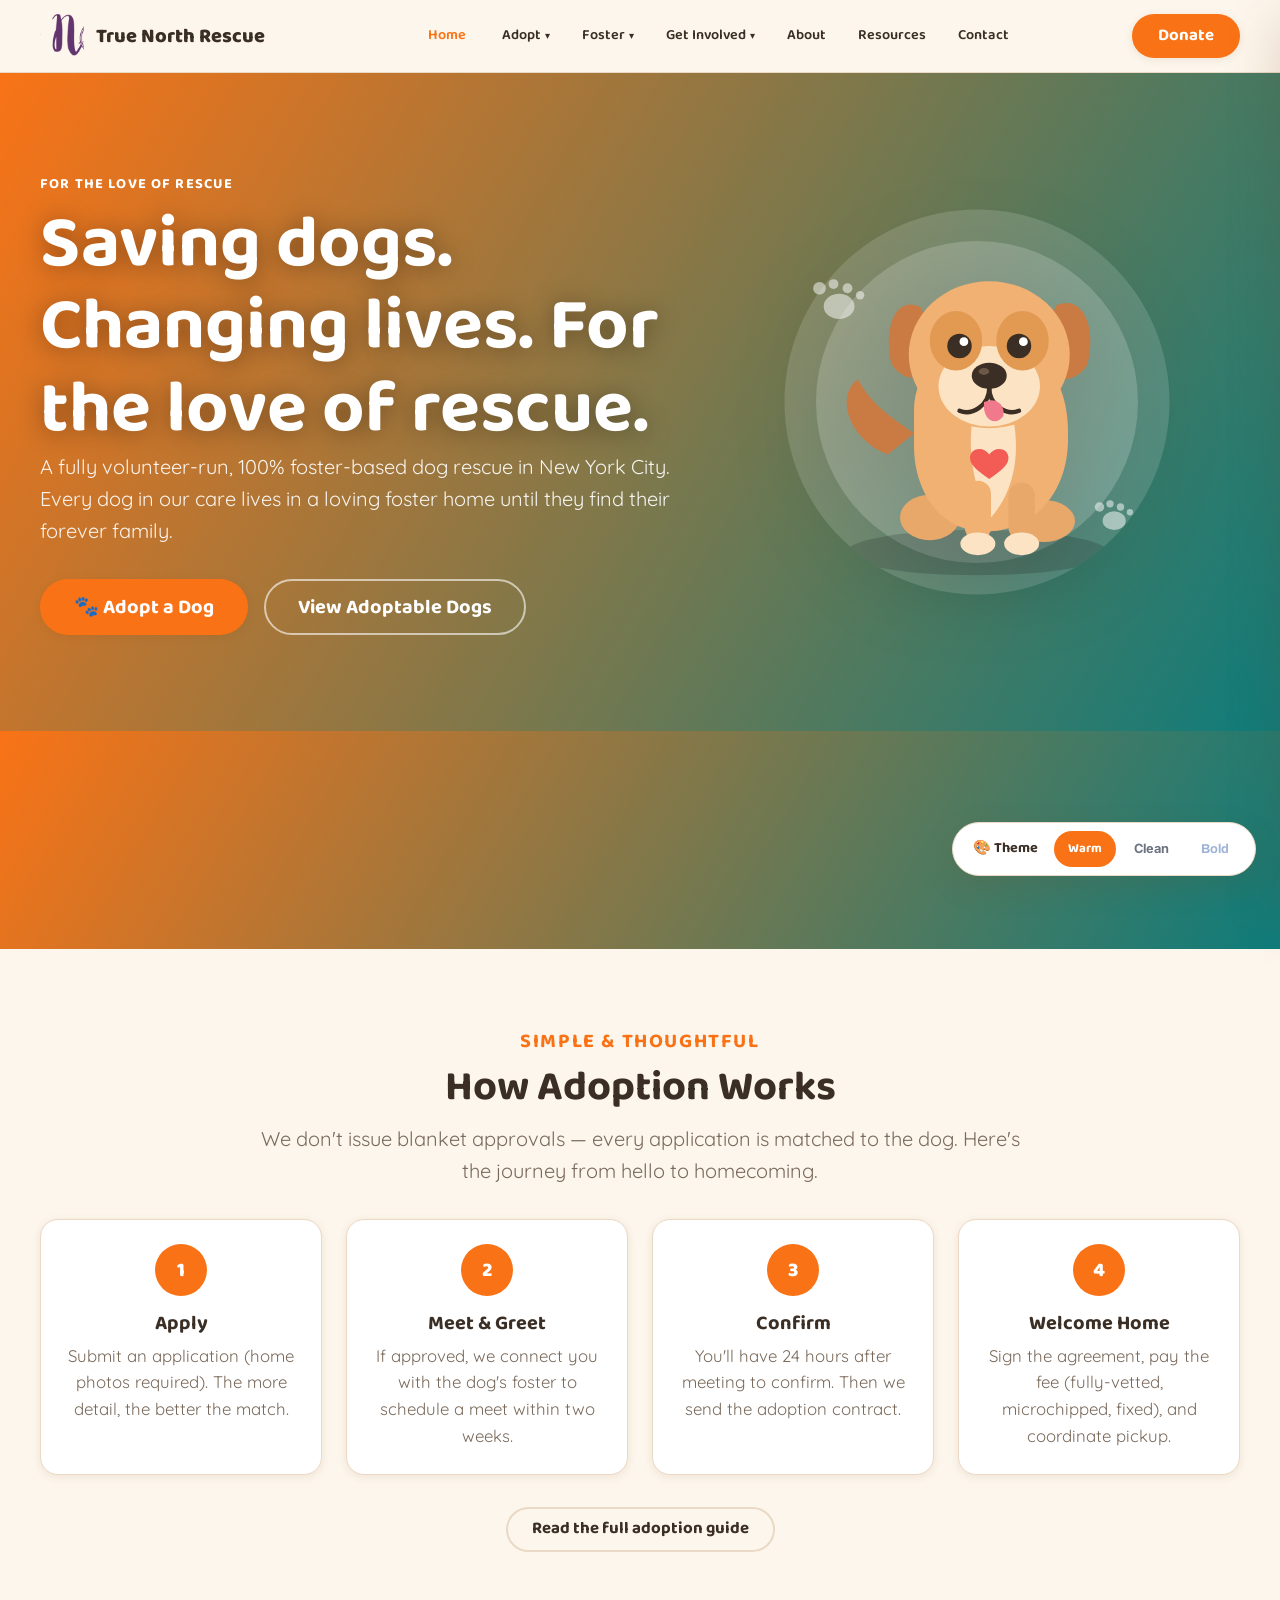
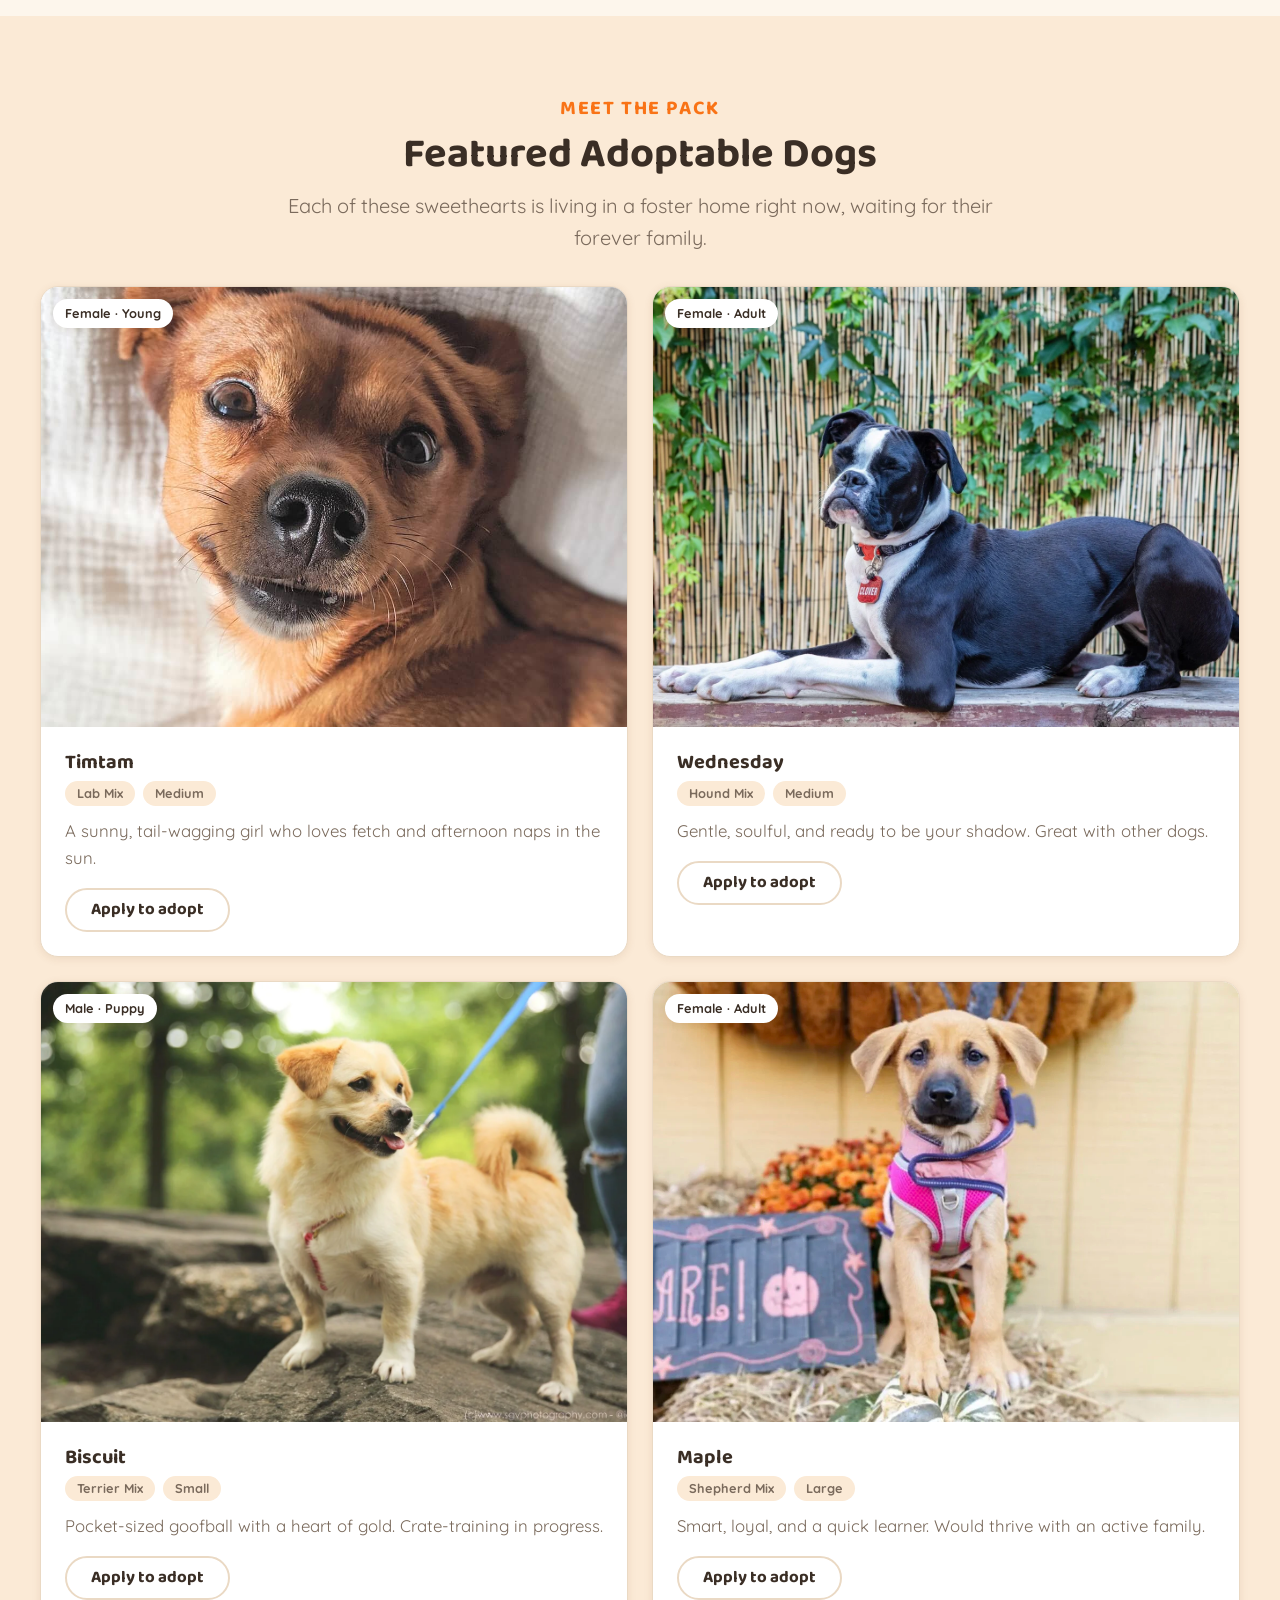
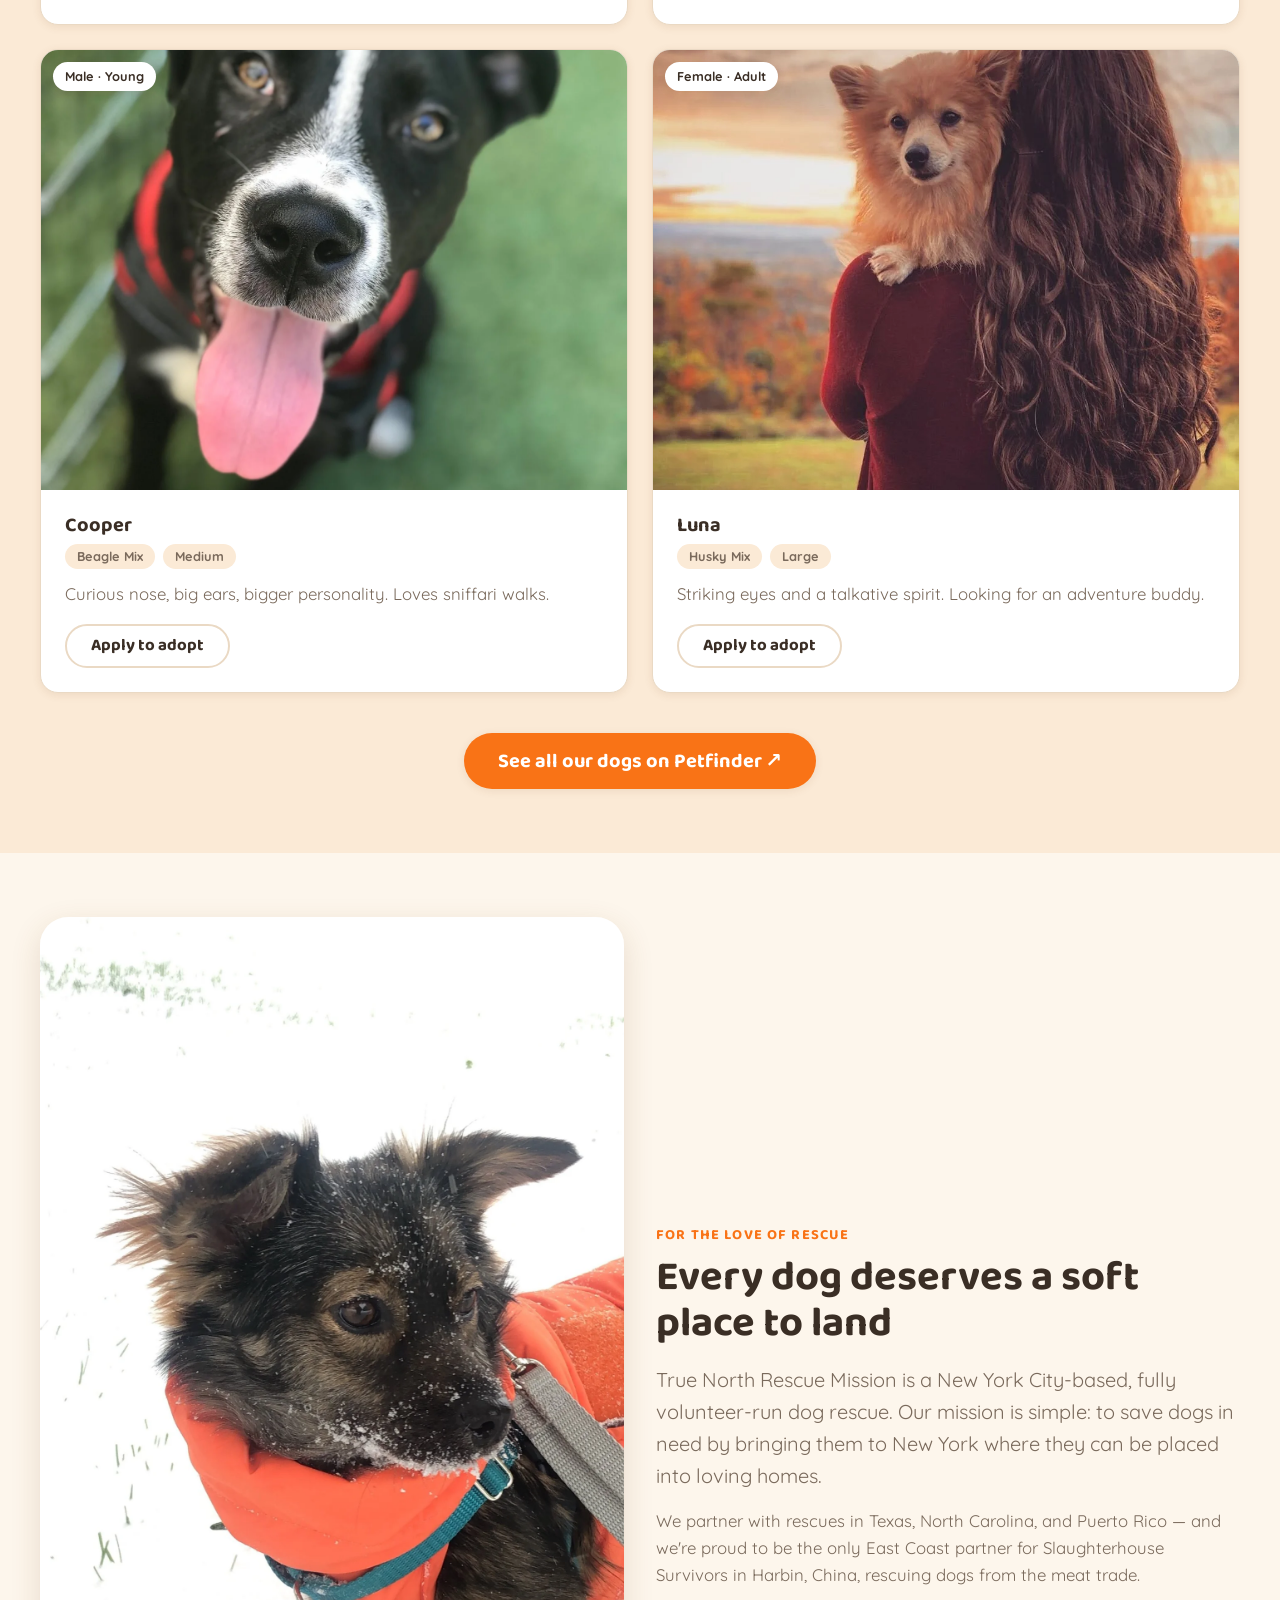
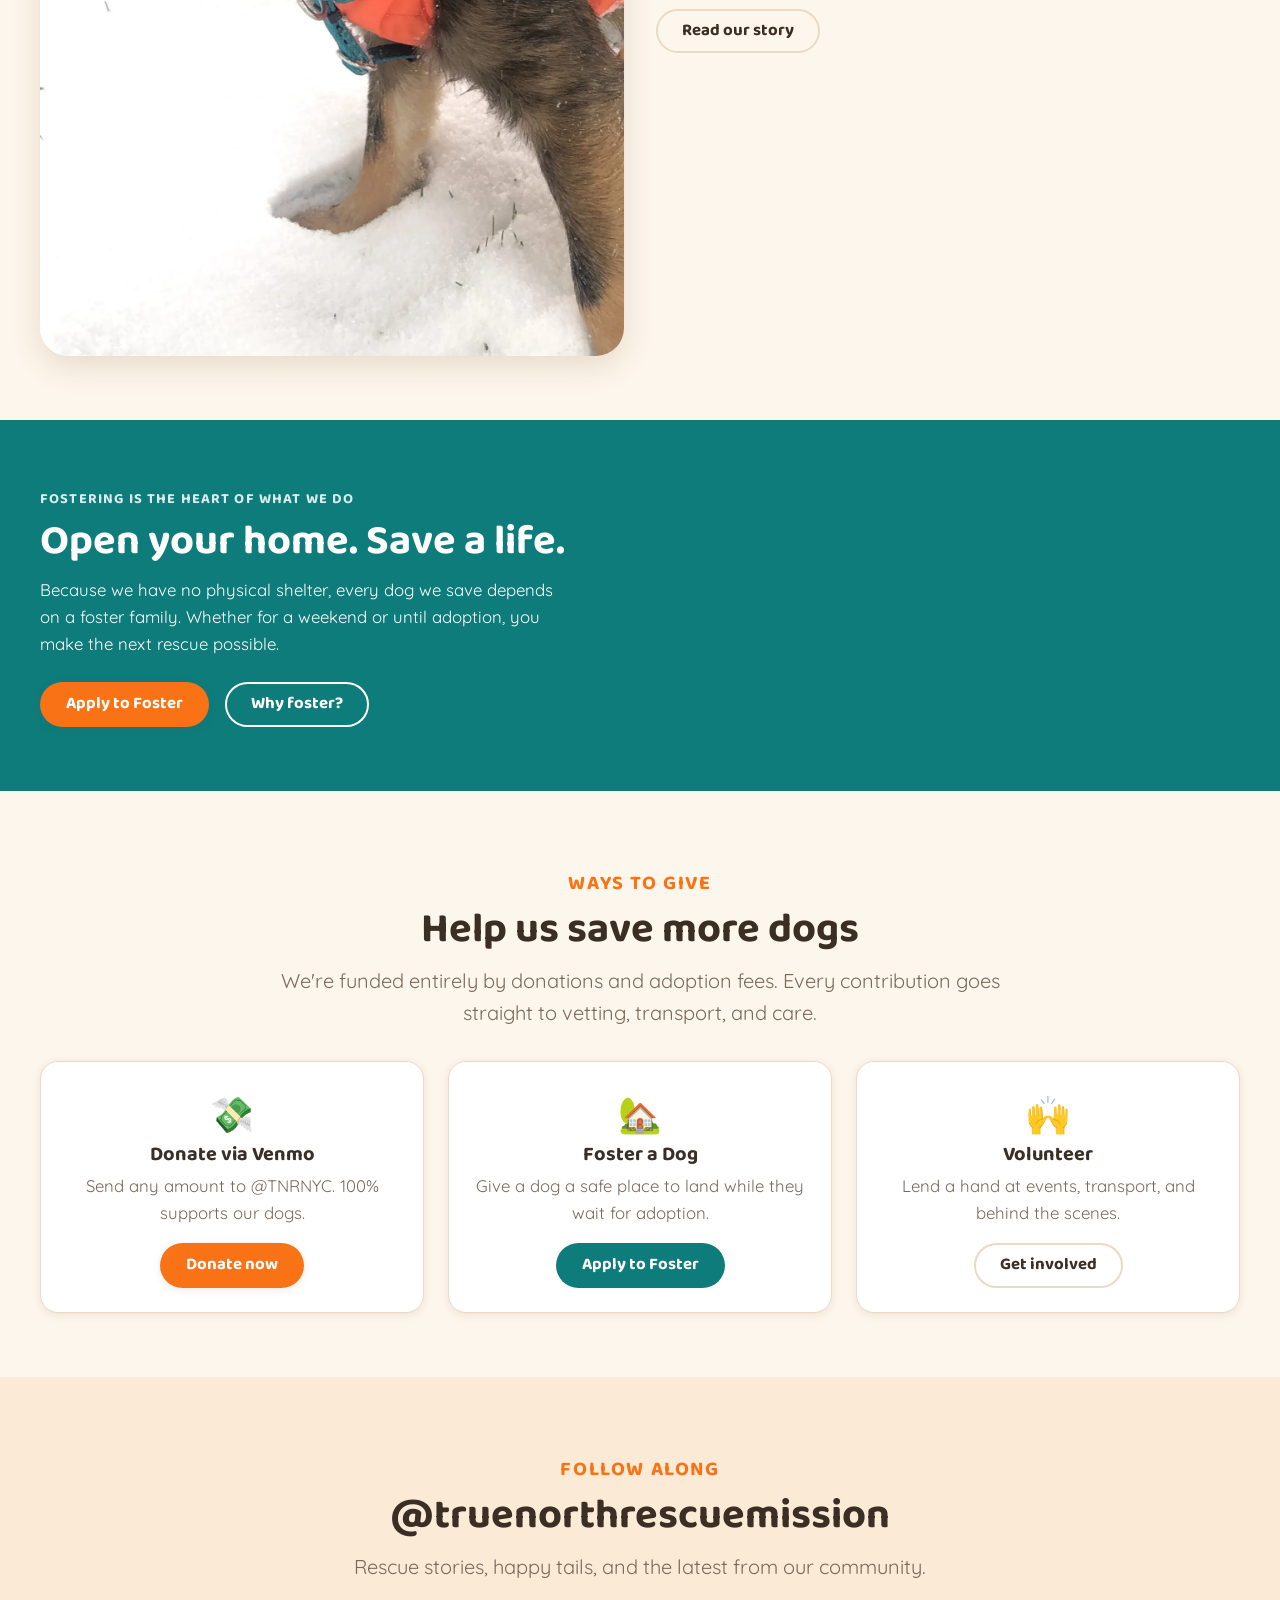
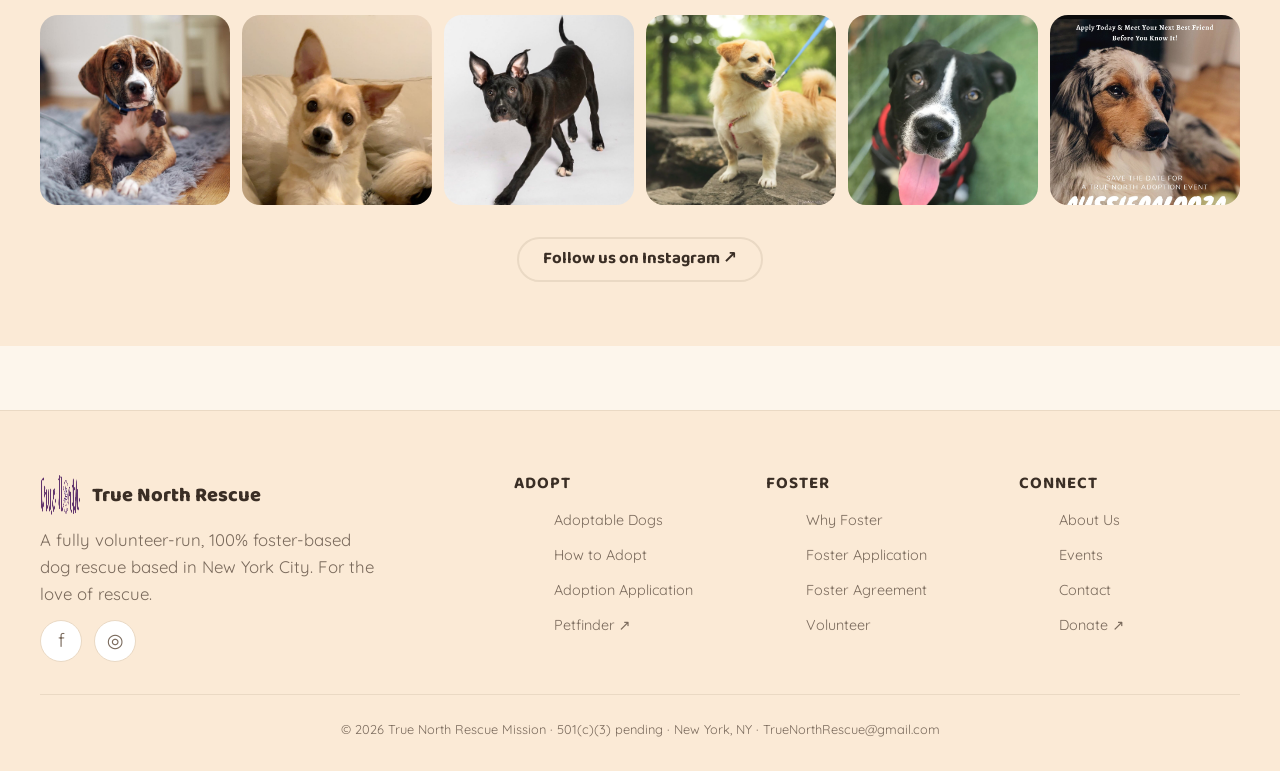
==== commit 5742b422: "Replace cropped hero photo with theme-aware cartoon dog illustration" ====
--- a/index.html
+++ b/index.html
@@ -35,18 +35,20 @@
   <main id="main">
 
     <!-- ===================== HERO ===================== -->
-    <section class="hero">
-      <div class="hero__bg">
-        <img src="assets/img/hero.webp" alt="" aria-hidden="true">
-      </div>
-      <div class="container">
-        <div class="hero__inner">
-          <p class="eyebrow" style="color:#fff">For the love of rescue</p>
-          <h1>Saving dogs. Changing lives. For the love of rescue.</h1>
-          <p class="lead">A fully volunteer-run, 100% foster-based dog rescue in New York City. Every dog in our care lives in a loving foster home until they find their forever family.</p>
-          <div class="hero__ctas">
-            <button class="btn btn--primary btn--lg" data-open-modal="adopt">🐾 Adopt a Dog</button>
-            <a class="btn btn--ghost btn--lg" href="adopt.html#adoptable" style="color:#fff;border-color:rgba(255,255,255,.6)">View Adoptable Dogs</a>
+    <section class="hero hero--illustrated">
+      <div class="container">
+        <div class="hero__layout">
+          <div class="hero__inner">
+            <p class="eyebrow" style="color:#fff">For the love of rescue</p>
+            <h1>Saving dogs. Changing lives. For the love of rescue.</h1>
+            <p class="lead">A fully volunteer-run, 100% foster-based dog rescue in New York City. Every dog in our care lives in a loving foster home until they find their forever family.</p>
+            <div class="hero__ctas">
+              <button class="btn btn--primary btn--lg" data-open-modal="adopt">🐾 Adopt a Dog</button>
+              <a class="btn btn--ghost btn--lg" href="adopt.html#adoptable" style="color:#fff;border-color:rgba(255,255,255,.6)">View Adoptable Dogs</a>
+            </div>
+          </div>
+          <div class="hero__art" aria-hidden="true">
+            <img src="assets/img/hero-dog.svg" alt="" width="480" height="480" loading="eager">
           </div>
         </div>
       </div>
--- a/assets/css/styles.css
+++ b/assets/css/styles.css
@@ -291,6 +291,25 @@
 .hero__ctas { display: flex; flex-wrap: wrap; gap: var(--space-4); margin-top: var(--space-6); }
 [data-theme="bold"] .hero h1 { background: var(--hero-grad); -webkit-background-clip: text; background-clip: text; color: transparent; text-shadow: none; }
 
+/* illustrated hero — theme gradient bg + cartoon dog, no photo crop */
+.hero--illustrated { background: var(--hero-grad); }
+.hero--illustrated::after { display: none; }
+.hero--illustrated .hero__inner { padding-block: clamp(var(--space-7), 11vh, var(--space-9)); max-width: none; }
+/* keep headline legible on the gradient (bold theme would otherwise clip it transparent) */
+[data-theme="bold"] .hero--illustrated h1 { background: none; -webkit-background-clip: border-box; background-clip: border-box; color: #fff; text-shadow: 0 2px 24px rgba(0,0,0,.35); }
+.hero__layout { display: grid; grid-template-columns: 1.1fr .9fr; align-items: center; gap: var(--space-6); }
+.hero__art { display: flex; justify-content: center; }
+.hero__art img { width: 100%; max-width: 420px; height: auto; filter: drop-shadow(0 18px 36px rgba(0,0,0,.22)); animation: hero-float 6s ease-in-out infinite; }
+@keyframes hero-float { 0%,100% { transform: translateY(0); } 50% { transform: translateY(-14px); } }
+@media (max-width: 820px) {
+  .hero__layout { grid-template-columns: 1fr; text-align: center; }
+  .hero__inner { margin-inline: auto; }
+  .hero__ctas { justify-content: center; }
+  .hero__art { order: -1; }
+  .hero__art img { max-width: 260px; }
+}
+@media (prefers-reduced-motion: reduce) { .hero__art img { animation: none; } }
+
 /* page hero (interior pages) */
 .page-hero { background: var(--bg-alt); padding-block: var(--space-8); text-align: center; position: relative; overflow: hidden; }
 .page-hero h1 { font-size: var(--fs-3xl); }
